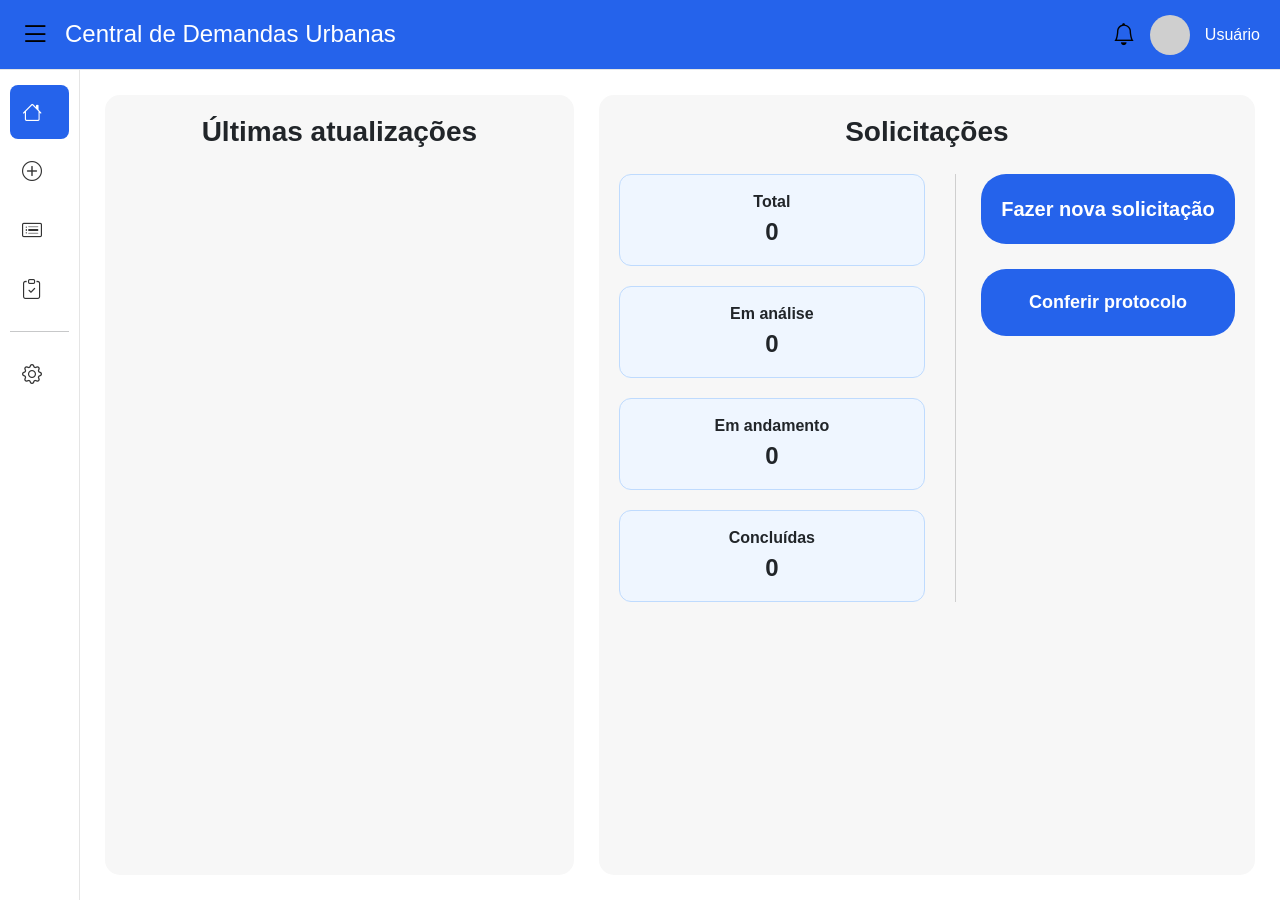
==== src/main/resources/static/index.html @ a415c855 "frontend usuario completo" ====
<!doctype html>
<html lang="pt-BR">

<head>
    <meta charset="UTF-8">
    <meta name="viewport" content="width=device-width, initial-scale=1.0">

    <title>Central de Demandas Urbanas</title>

    <link href="https://cdn.jsdelivr.net/npm/bootstrap@5.3.7/dist/css/bootstrap.min.css" rel="stylesheet">

    <link rel="stylesheet" href="https://cdn.jsdelivr.net/npm/bootstrap-icons@1.11.3/font/bootstrap-icons.min.css">

    <link rel="stylesheet" href="css/style.css">
</head>

<body>
    <div class="app">

        <!-- HEADER -->
        <header class="topbar">

            <div class="left-section">

                <button id="toggleSidebar" class="menu-btn">
                    <i class="bi bi-list"></i>
                </button>

                <h4 class="system-title">
                    Central de Demandas Urbanas
                </h4>

            </div>

            <div class="right-section">

                <button class="notification-btn">
                    <i class="bi bi-bell"></i>
                </button>

                <div class="user-photo"></div>

                <span class="user-name">
                    Usuário
                </span>

            </div>

        </header>

        <!-- CONTEÚDO -->
        <div class="main-container">

            <!-- SIDEBAR -->
            <aside id="sidebar" class="sidebar collapsed">

                <a href="index.html" class="active">
                    <i class="bi bi-house"></i>
                    <span>Home</span>
                </a>

                <a href="nova_solicitacao.html">
                    <i class="bi bi-plus-circle"></i>
                    <span>Nova Solicitação</span>
                </a>

                <a href="minhas_solicitacoes.html">
                    <i class="bi bi-card-list"></i>
                    <span>Minhas Solicitações</span>
                </a>

                <a href="atendimento.html">
                    <i class="bi bi-clipboard-check"></i>
                    <span>Atendimento</span>
                </a>

                <hr>

                <a href="#">
                    <i class="bi bi-gear"></i>
                    <span>Configurações</span>
                </a>

            </aside>

            <!-- CONTEUDO -->
            <main class="content">

                <div class="home-grid">

                    <section class="panel">

                        <h3>
                            Últimas atualizações
                        </h3>

                        <div id="updatesList" class="updates-list">

                        </div>

                    </section>

                    <section class="panel">

                        <h3>
                            Solicitações
                        </h3>

                        <div class="solicitacoes-container">

                            <div class="metrics">

                                <div class="metric-card">
                                    <span>Total</span>
                                    <strong id="total">0</strong>
                                </div>

                                <div class="metric-card">
                                    <span>Em análise</span>
                                    <strong id="analise">0</strong>
                                </div>

                                <div class="metric-card">
                                    <span>Em andamento</span>
                                    <strong id="andamento">0</strong>
                                </div>

                                <div class="metric-card">
                                    <span>Concluídas</span>
                                    <strong id="concluidas">0</strong>
                                </div>

                            </div>

                            <div class="actions">

                                <button class="action-btn">
                                    Fazer nova solicitação
                                </button>

                                <button class="action-btn secondary">
                                    Conferir protocolo
                                </button>

                            </div>

                        </div>

                    </section>

                </div>
            </main>

        </div>

    </div>

    <script src="js/sidebar.js"></script>

    <script src="js/dashboard.js"></script>

    <script src="js/atualizacoes.js"></script>

    <script src="https://cdn.jsdelivr.net/npm/bootstrap@5.3.7/dist/js/bootstrap.bundle.min.js"></script>
</body>


</html>
---- src/main/resources/static/css/style.css ----
*{
    margin:0;
    padding:0;
    box-sizing:border-box;
}

body{
    font-family:Arial, sans-serif;
    overflow:hidden;
}

.app{
    height:100vh;
}

/* HEADER */

.topbar{
    height:70px;

    display:flex;
    justify-content:space-between;
    align-items:center;

    padding:0 20px;

    border-bottom:1px solid #e5e5e5;

    background:#2563eb;
        color:white;
}

.topbar h4{
    color:white;
}

.left-section{
    display:flex;
    align-items:center;
    gap:15px;
}

.system-title{
    margin:0;
}

.menu-btn{
    border:none;
    background:none;

    font-size:30px;

    cursor:pointer;

    transition:.2s;
}

.menu-btn:hover{
    transform:scale(1.15);
}

.right-section{
    display:flex;
    align-items:center;
    gap:15px;
}

.notification-btn{
    border:none;
    background:none;

    font-size:22px;

    cursor:pointer;

    transition:.2s;
}

.notification-btn:hover{
    transform:scale(1.1);
}

.user-photo{
    width:40px;
    height:40px;

    border-radius:50%;

    background:#cfcfcf;
}

.user-name{
    font-weight:500;
}

/* CONTAINER */

.main-container{
    display:flex;

    height:calc(100vh - 70px);
}

/* SIDEBAR */

.sidebar{
    width:250px;
    border-right:1px solid #e5e5e5;
    padding:15px 10px;
    transition:.3s;
    overflow:hidden;
}

.sidebar a{
    display:flex;
    align-items:center;
    gap:15px;
    text-decoration:none;
    color:#333;
    padding:12px;
    border-radius:8px;
    margin-bottom:5px;
    white-space:nowrap;
}

.sidebar a.active{
    background:#2563eb;
    color:white;
}

.sidebar a span{
    white-space:nowrap;
}

.sidebar a:hover{
    background:#f5f5f5;
}

.sidebar i{
    font-size:20px;
    min-width:25px;
}

.sidebar hr{
    margin:15px 0;
}

.sidebar.collapsed{
    width:80px;
}

.sidebar.collapsed span{
    display:none;
}

/* CONTEÚDO */

.content{
    flex:1;

    padding:25px;

    overflow:hidden;

    height:100%;
}

.home-grid{

    display:grid;

    grid-template-columns:1fr 1.4fr;

    gap:25px;

    height:100%;
}

.panel{

    background:#f7f7f7;

    border-radius:15px;

    padding:20px;

    display:flex;
    flex-direction:column;

    min-height:0;
}

.panel h3{

    text-align:center;

    margin-bottom:25px;

    font-weight:700;
}

.updates-list{

    flex:1;

    overflow-y:auto;

    min-height:0;
}

.updates-list::-webkit-scrollbar{
    width: 8px;
}

.updates-list::-webkit-scrollbar-thumb{
    background: #cfcfcf;
    border-radius: 10px;
}

.updates-list::-webkit-scrollbar-track{
    background: transparent;
}

.update-item{

    padding-bottom:10px;

    border-bottom:1px solid #ddd;

    text-align:center;
}

.solicitacoes-container{

    display:flex;

    justify-content:space-between;

    gap:30px;
}

.metrics{

    flex:1;

    display:flex;

    flex-direction:column;

    gap:20px;
}

.metric-card{

    background:#eff6ff;

    border:1px solid #bfdbfe;

    border-radius:12px;

    padding:15px;

    text-align:center;
}

.metric-card span{

    display:block;

    font-weight:600;
}

.metric-card strong{

    font-size:24px;
}

.actions{

    width:280px;

    border-left:1px solid #cfcfcf;

    padding-left:25px;

    display:flex;

    flex-direction:column;

    gap:25px;
}

.action-btn{

    border:none;

    background:#2563eb;

    color:white;

    transition:.2s;

    border-radius:25px;

    padding:20px;

    font-size:20px;

    font-weight:700;

    transition:.2s;
}

.action-btn:hover{
    transform:scale(1.03);
    background:#1d4ed8;
}

.secondary{
    font-size:18px;
    background:#2563eb;
}

.secondary:hover{
    background:#1d4ed8;
}

.request-panel{
    max-width:1100px;
    margin:20px auto 0 auto;
    border-radius:10px;
    overflow:hidden;
    background:white;
    box-shadow:0 4px 15px rgba(0,0,0,.08);
}

.request-header{
    background:#eff6ff;
    padding:20px 25px 12px 25px;
}

.request-header h2{
    font-weight:800;
    margin:0;
}

.request-header p{
    margin:0;
    color:#111;
}

.request-body{
    display:flex;
    gap:25px;
    padding:45px 25px 25px 25px;
    min-height:500px;
    background:#f8fafc;
}

.request-left{
    flex:1;
}

.request-right{
    flex:1;
    display:flex;
    flex-direction:column;
}

.request-divider{
    width:2px;
    background:#dbeafe;
}

.request-form label{
    color:#1f2937;
    font-size:16px;
    font-weight:600;
}

.request-form .form-control,
.request-form .form-select{
    border:none;
    border-radius:5px;
}

.fake-upload{
    height:170px;
    border:2px dashed #93c5fd;
    background:#eff6ff;
    display:flex;
    flex-direction:column;
    align-items:center;
    justify-content:center;
    margin-bottom:25px;
}

.fake-upload i{
    font-size:55px;
    color:#000;
}

.fake-upload-btn{
    width:240px;
    height:22px;
    background:white;
    border:1px solid #000;
    font-size:14px;
}

.fake-upload p{
    margin:4px 0 0 0;
    color:#000;
}

.anonymous-check{
    margin-top:5px;
    color:#000;
}

.anonymous-check label{
    color:#000;
}

.send-request-btn{
    margin-top:auto;
    align-self:center;
    width:260px;
    border:none;
    border-radius:22px;
    background:#2563eb;
    color:white;
    padding:15px;
    font-weight:800;
    font-size:20px;
    transition:.2s;
}

.send-request-btn:hover{
    transform:scale(1.03);
    background:#1d4ed8;
}

.list-panel{
    max-width:1200px;
    margin:20px auto 0 auto;
    background:#f8fafc;
    border-radius:14px;
    overflow:hidden;
    box-shadow:0 4px 15px rgba(0,0,0,.08);

    height:calc(100vh - 130px);
    display:flex;
    flex-direction:column;
}

.list-header{
    display:grid;
    grid-template-columns:1fr 200px 200px;
    gap:15px;
    padding:20px;
    background:#eff6ff;
}

.table-container{
    padding:20px;
    background:white;

    flex:1;
    overflow-y:auto;
    min-height:0;
}

.table-container table{
    margin:0;
}

.table-container thead th{
    color:#1f2937;
    font-weight:700;
}

.table-container::-webkit-scrollbar{
    width:8px;
}

.table-container::-webkit-scrollbar-thumb{
    background:#cfcfcf;
    border-radius:10px;
}

.table-container::-webkit-scrollbar-track{
    background:transparent;
}

.status-badge{
    padding:6px 12px;
    border-radius:20px;
    font-size:13px;
    font-weight:700;

    display:inline-flex;
    align-items:center;
    justify-content:center;
}

.status-PENDENTE{
    background:#fef3c7;
    color:#92400e;
}

.status-EM_ANALISE{
    background:#dbeafe;
    color:#1d4ed8;
}

.status-EM_ANDAMENTO{
    background:#ede9fe;
    color:#6d28d9;
}

.status-CONCLUIDA{
    background:#dcfce7;
    color:#166534;
}

.btn-view{
    border:none;
    border-radius:18px;
    background:#2563eb;
    color:white;
    padding:7px 16px;
    font-weight:600;
}

.btn-view:hover{
    background:#1d4ed8;
}

.details-page{
    display:grid;
    grid-template-columns:1.6fr 1fr;
    gap:30px;
    height:100%;
}

.details-left{
    display:flex;
    flex-direction:column;
    min-height:0;
}

.details-left h2{
    font-weight:800;
    margin-bottom:15px;
}

.details-tags{
    display:flex;
    gap:12px;
    margin-bottom:15px;
}

.detail-tag{
    background:#eff6ff;
    color:#1d4ed8;
    border-radius:18px;
    padding:8px 22px;
    font-weight:700;
    font-size:14px;
}

.info-card{
    background:#f8fafc;
    border-radius:15px;
    padding:25px;
    flex:1;
    box-shadow:0 4px 15px rgba(0,0,0,.06);
}

.info-card h4{
    margin-bottom:25px;
    font-weight:700;
}

.info-row{
    display:grid;
    grid-template-columns:120px 1fr;
    margin-bottom:18px;
    font-size:17px;
}

.description-row{
    align-items:flex-start;
}

.attachments-fake{
    margin-top:90px;
}

.details-history{

    background:#f7f7f7;

    border-radius:15px;

    padding:20px;

    display:flex;

    flex-direction:column;

    min-height:0;
}

.details-history h3{
    text-align:center;
    font-weight:800;
    padding:20px;
    margin:0;
    background:#eff6ff;
}

.history-list{
    flex:1;

    overflow-y:auto;

    min-height:0;

    padding:20px;

    background:#f7f7f7;
}

.history-item{

    padding-bottom:10px;

    border-bottom:1px solid #ddd;

    text-align:center;

    margin-bottom:15px;

    color:#111;
}

.history-item strong{
    display:block;
    font-size:16px;
}

.history-item span{
    font-size:16px;
}

.history-list::-webkit-scrollbar{
    width:8px;
}

.history-list::-webkit-scrollbar-thumb{
    background:#cfcfcf;
    border-radius:10px;
}

.history-list::-webkit-scrollbar-track{
    background:transparent;
}

.sem-anexos{
    margin-top:10px;
    color:#6b7280;
    font-style:italic;
}
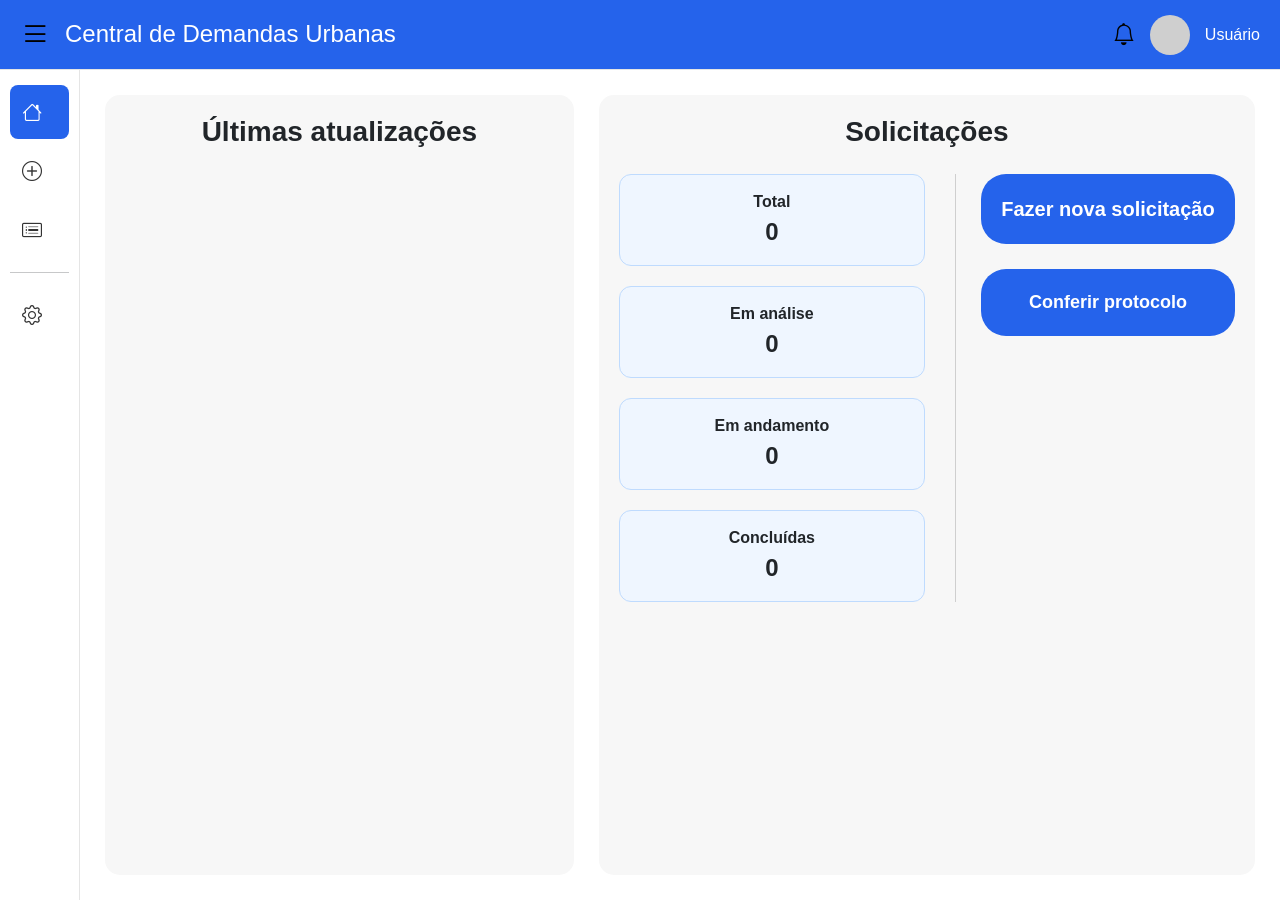
==== commit 61fe72c5: "programa pronto" ====
--- a/src/main/resources/static/index.html
+++ b/src/main/resources/static/index.html
@@ -67,11 +67,6 @@
                 <a href="minhas_solicitacoes.html">
                     <i class="bi bi-card-list"></i>
                     <span>Minhas Solicitações</span>
-                </a>
-
-                <a href="atendimento.html">
-                    <i class="bi bi-clipboard-check"></i>
-                    <span>Atendimento</span>
                 </a>
 
                 <hr>
--- a/src/main/resources/static/css/style.css
+++ b/src/main/resources/static/css/style.css
@@ -672,4 +672,159 @@
     margin-top:10px;
     color:#6b7280;
     font-style:italic;
+}
+
+.attendance-panel{
+    max-width:1200px;
+    margin:20px auto 0 auto;
+    height:calc(100vh - 130px);
+    display:flex;
+    flex-direction:column;
+}
+
+.attendance-panel h2{
+    font-weight:800;
+    margin-bottom:20px;
+}
+
+.attendance-table-wrapper{
+    flex:1;
+    min-height:0;
+    overflow-y:auto;
+    background:white;
+    border-radius:14px;
+    box-shadow:0 4px 15px rgba(0,0,0,.08);
+}
+
+.attendance-table{
+    margin:0;
+}
+
+.attendance-table thead{
+    background:#eff6ff;
+    position:sticky;
+    top:0;
+    z-index:2;
+}
+
+.attendance-table th{
+    padding:18px;
+    font-weight:700;
+    color:#1f2937;
+}
+
+.attendance-table td{
+    padding:18px;
+    border-bottom:1px solid #e5e7eb;
+}
+
+.attendance-actions{
+    display:flex;
+    gap:12px;
+    align-items:center;
+}
+
+.btn-attendance{
+    border:none;
+    border-radius:18px;
+    padding:7px 16px;
+    font-weight:700;
+    color:white;
+    background:#2563eb;
+    transition:.2s;
+}
+
+.btn-attendance:hover{
+    background:#1d4ed8;
+}
+
+.btn-status{
+    background:#1d4ed8;
+}
+
+.btn-status:hover{
+    background:#1e40af;
+}
+
+.status-select{
+    border:1px solid #d1d5db;
+    border-radius:18px;
+    padding:7px 12px;
+    font-weight:600;
+    background:white;
+}
+
+.manager-page{
+    display:grid;
+    grid-template-columns:1.5fr 1fr;
+    gap:30px;
+}
+
+.manager-left{
+    display:flex;
+    flex-direction:column;
+    gap:25px;
+}
+
+.manager-left h1{
+    font-weight:800;
+    margin:0;
+}
+
+.manager-left p{
+    margin:0;
+}
+
+.manager-card{
+    background:#f8fafc;
+    border-radius:15px;
+    padding:25px;
+    box-shadow:0 4px 15px rgba(0,0,0,.08);
+}
+
+.manager-card h3,
+.manager-card h2{
+    margin-bottom:20px;
+    font-weight:800;
+}
+
+.full-height{
+    height:100%;
+}
+
+.manager-btn{
+    border:none;
+    background:#2563eb;
+    color:white;
+    border-radius:25px;
+    padding:12px 25px;
+    font-weight:700;
+    transition:.2s;
+}
+
+.manager-btn:hover{
+    background:#1d4ed8;
+}
+
+.manager-table-scroll{
+    max-height:260px;
+    overflow-y:auto;
+    min-height:0;
+}
+
+.manager-table{
+    margin:0;
+}
+
+.manager-table-scroll::-webkit-scrollbar{
+    width:8px;
+}
+
+.manager-table-scroll::-webkit-scrollbar-thumb{
+    background:#cfcfcf;
+    border-radius:10px;
+}
+
+.manager-table-scroll::-webkit-scrollbar-track{
+    background:transparent;
 }
